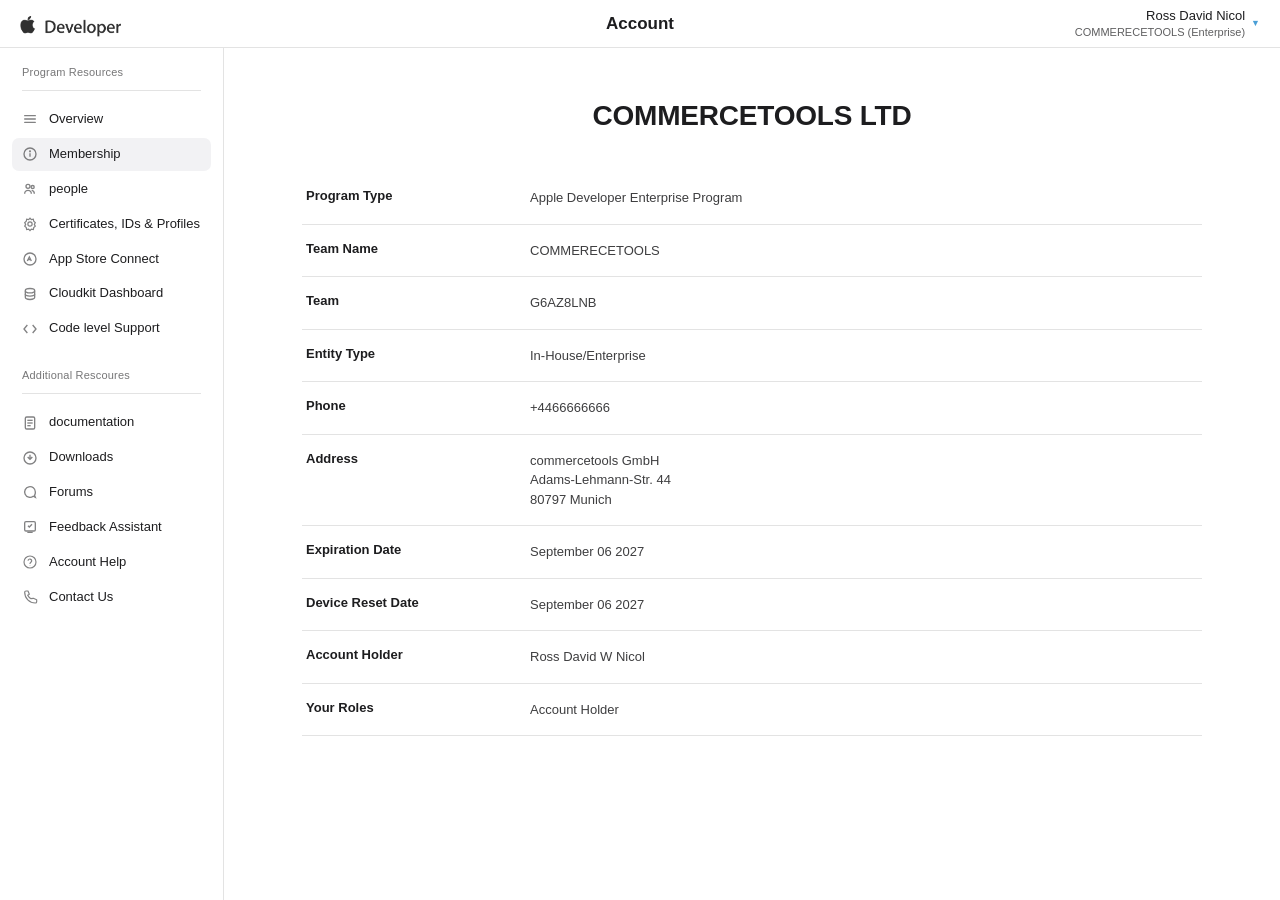
==== membership.html @ bc1742fb "Add files via upload" ====
<!DOCTYPE html>
<html lang="en">
<head>
<meta charset="UTF-8" />
<meta name="viewport" content="width=device-width, initial-scale=1.0" />
<title>Lorem Ipsum</title>
<link rel="stylesheet" href="style.css" />
</head>
<body>

  <!-- ===== TOP BAR ===== -->
  <header class="topbar">
    <div class="logo-slot" title="Your logo"></div>        <!-- red = your logo -->
    <div class="title">Account</div>
    <div class="user">
      <span>Ross David Nicol <small>COMMERECETOOLS (Enterprise)
</small></span>
      <span class="chev">▼</span>
    </div>
  </header>

  <div class="shell">

    <!-- ===== SIDEBAR (Membership active) ===== -->
    <aside class="sidebar">
      <div class="side-group">Program Resources</div>
      <div class="side-divider"></div>

      <a class="nav-item" href="index.html">
        <svg class="ic" viewBox="0 0 24 24" fill="none" stroke="currentColor" stroke-width="2" stroke-linecap="round"><line x1="4" y1="7" x2="20" y2="7"/><line x1="4" y1="12" x2="20" y2="12"/><line x1="4" y1="17" x2="20" y2="17"/></svg>Overview</a>
      <a class="nav-item active" href="membership.html">
        <svg class="ic" viewBox="0 0 24 24" fill="none" stroke="currentColor" stroke-width="2"><circle cx="12" cy="12" r="9"/><line x1="12" y1="11" x2="12" y2="16"/><circle cx="12" cy="8" r=".6" fill="currentColor"/></svg>Membership</a>
      <a class="nav-item" href="#">
        <svg class="ic" viewBox="0 0 24 24" fill="none" stroke="currentColor" stroke-width="2"><circle cx="9" cy="8" r="3"/><circle cx="16" cy="9" r="2.3"/><path d="M4 19c0-3 2.5-5 5-5s5 2 5 5"/><path d="M14.5 14c2.2.3 4 2 4 5"/></svg>people</a>
      <a class="nav-item" href="#">
        <svg class="ic" viewBox="0 0 24 24" fill="none" stroke="currentColor" stroke-width="1.8"><path d="M12 3.2l2 2.3 3-.6.6 3 2.3 2-1.4 2.7 1.4 2.7-2.3 2-.6 3-3-.6-2 2.3-2-2.3-3 .6-.6-3-2.3-2 1.4-2.7-1.4-2.7 2.3-2 .6-3 3 .6z"/><circle cx="12" cy="12" r="3.2"/></svg>Certificates, IDs & Profiles</a>
      <a class="nav-item" href="#">
        <svg class="ic" viewBox="0 0 24 24" fill="none" stroke="currentColor" stroke-width="2"><circle cx="12" cy="12" r="9"/><path d="M8 15l3-6 3 6M9.3 13h3.4"/></svg>App Store Connect</a>
      <a class="nav-item" href="#">
        <svg class="ic" viewBox="0 0 24 24" fill="none" stroke="currentColor" stroke-width="2"><ellipse cx="12" cy="7" rx="7" ry="3.2"/><path d="M5 7v5c0 1.8 3.1 3.2 7 3.2s7-1.4 7-3.2V7"/><path d="M5 12v5c0 1.8 3.1 3.2 7 3.2s7-1.4 7-3.2v-5"/></svg>Cloudkit Dashboard</a>
      <a class="nav-item" href="#">
        <svg class="ic" viewBox="0 0 24 24" fill="none" stroke="currentColor" stroke-width="2"><path d="M8 6l-5 6 5 6M16 6l5 6-5 6"/></svg>Code level Support</a>

      <div class="side-space"></div>
      <div class="side-group">Additional Rescoures</div>
      <div class="side-divider"></div>

      <a class="nav-item" href="#">
        <svg class="ic" viewBox="0 0 24 24" fill="none" stroke="currentColor" stroke-width="2"><rect x="5" y="3" width="14" height="18" rx="2"/><line x1="8" y1="8" x2="16" y2="8"/><line x1="8" y1="12" x2="16" y2="12"/><line x1="8" y1="16" x2="13" y2="16"/></svg>documentation</a>
      <a class="nav-item" href="#">
        <svg class="ic" viewBox="0 0 24 24" fill="none" stroke="currentColor" stroke-width="2"><circle cx="12" cy="12" r="9"/><path d="M12 7v7M8.5 10.5L12 14l3.5-3.5"/></svg>Downloads</a>
      <a class="nav-item" href="#">
        <svg class="ic" viewBox="0 0 24 24" fill="none" stroke="currentColor" stroke-width="2"><path d="M20 12a8 8 0 1 0-3.2 6.4L20 20l-1.2-3A7.9 7.9 0 0 0 20 12z"/></svg>Forums</a>
      <a class="nav-item" href="#">
        <svg class="ic" viewBox="0 0 24 24" fill="none" stroke="currentColor" stroke-width="2"><rect x="4" y="4" width="16" height="14" rx="2"/><path d="M8 20h8M9 10l2 2 4-4"/></svg>Feedback Assistant</a>
      <a class="nav-item" href="#">
        <svg class="ic" viewBox="0 0 24 24" fill="none" stroke="currentColor" stroke-width="1.75" stroke-linecap="round" stroke-linejoin="round"><circle cx="12" cy="12" r="9"/><path d="M9.2 9.3a2.8 2.8 0 0 1 5.4 1c0 1.8-2.6 2.2-2.6 4"/><circle cx="12" cy="17" r=".6" fill="currentColor" stroke="none"/></svg>Account Help
     <a class="nav-item" href="#">
        <svg class="ic" viewBox="0 0 24 24" fill="none" stroke="currentColor" stroke-width="1.75" stroke-linecap="round" stroke-linejoin="round"><path d="M6 3h3l2 5-2.5 1.5a11 11 0 0 0 5 5L17 14l5 2v3a2 2 0 0 1-2 2A16 16 0 0 1 4 5a2 2 0 0 1 2-2z"/></svg>Contact Us</a>
    </aside>

    <!-- ===== MAIN (details table) ===== -->
    <main class="main">
      <div class="page-head">
        <h1>COMMERCETOOLS LTD</h1>
        
      </div>

      <section class="details">
        <div class="row"><div class="label">Program Type</div><div class="value">Apple Developer Enterprise Program</div></div>
        <div class="row"><div class="label">Team Name</div><div class="value">COMMERECETOOLS</div></div>
         <div class="row"><div class="label">Team</div><div class="value">G6AZ8LNB</div></div>
        <div class="row"><div class="label">Entity Type</div><div class="value">In-House/Enterprise</div></div>
        <div class="row"><div class="label">Phone</div><div class="value">+4466666666</div></div>
        <div class="row"><div class="label">Address</div><div class="value">commercetools GmbH<br>Adams-Lehmann-Str. 44<br>80797 Munich</div></div>
        <div class="row"><div class="label">Expiration Date</div><div class="value">September 06 2027</div></div>
        <div class="row"><div class="label">Device Reset Date</div><div class="value">September 06 2027</div></div>
        <div class="row"><div class="label">Account Holder</div><div class="value">Ross David W Nicol</div></div>
        <div class="row"><div class="label">Your Roles</div><div class="value">Account Holder</div></div>
      </section>
    </main>

  </div>
</body>
</html>
---- style.css ----
/* ===================================================================
   Shared styles — one font, one text color everywhere.
   Change the two tokens below to restyle the whole site.
=================================================================== */
:root{
  --logo:url('logo.png');       /* your logo */
  --text:#1d1d1f;               /* SINGLE text color — used for all text */
  --font:-apple-system,BlinkMacSystemFont,"SF Pro Text","Helvetica Neue",Arial,sans-serif;  /* SINGLE font */
  --blue:#4a9fd6;               /* icon tint only (not text) */
  --line:#e3e3e3;
  --sidebar-sel:#f2f2f4;
  --card-bg:#fbfbfb;
  --card-line:#e8e8e8;
}

*{box-sizing:border-box;margin:0;padding:0;}
html,body{height:100%;}
body{font-family:var(--font);color:var(--text);background:#fff;-webkit-font-smoothing:antialiased;font-size:14px;}

/* every text element inherits the one color + one font */
h1,h2,h3,p,a,span,div,th,td{color:var(--text);font-family:var(--font);}
a{text-decoration:none;}
a:focus-visible,.nav-item:focus-visible{outline:2px solid var(--blue);outline-offset:2px;border-radius:7px;}

/* ===== TOP BAR ===== */
.topbar{position:relative;display:flex;align-items:center;justify-content:space-between;
  height:48px;padding:0 20px;border-bottom:1px solid var(--line);}   /* bar height — keep a bit taller than logo */
.logo-slot{width:116px;height:30px;border-radius:4px;background:transparent;         /* logo size — change these two numbers */
  background-image:var(--logo);background-size:contain;background-repeat:no-repeat;background-position:left center;}
.topbar .title{position:absolute;left:50%;transform:translateX(-50%);font-size:17px;font-weight:600;}
.user{font-size:13px;display:flex;align-items:center;gap:6px;text-align:right;line-height:1.3;}
.user small{font-size:11px;opacity:.7;display:block;}
.user .chev{font-size:9px;color:#4a9fd6;}

/* ===== LAYOUT ===== */
.shell{display:flex;min-height:calc(100vh - 48px);}

/* ===== SIDEBAR ===== */
.sidebar{width:224px;flex-shrink:0;border-right:1px solid var(--line);padding:18px 12px;}
.side-group{font-size:11px;opacity:.6;padding:0 10px 8px;letter-spacing:.2px;}
.side-divider{height:1px;background:var(--line);margin:4px 10px 12px;}
.nav-item{display:flex;align-items:center;gap:11px;padding:8px 10px;border-radius:7px;
  font-size:13px;line-height:1.3;margin-bottom:2px;transition:background .12s ease;}
.nav-item:hover{background:#f7f7f8;}
.nav-item.active{background:var(--sidebar-sel);font-weight:500;}
.nav-item .ic{width:16px;height:16px;flex-shrink:0;opacity:.55;}
.side-space{height:22px;}

/* ===== MAIN ===== */
.main{flex:1;padding:44px 40px;}
.page-head{text-align:center;margin:8px 0 40px;}
.page-head h1{font-size:28px;font-weight:600;letter-spacing:-.2px;margin-bottom:6px;}
.page-head .sub{font-size:19px;font-weight:400;opacity:.85;}

/* ===== OVERVIEW CARDS ===== */
.cards{display:grid;grid-template-columns:repeat(3,minmax(0,1fr));gap:20px;max-width:860px;margin:0 auto;}
.card{background:var(--card-bg);border:1px solid var(--card-line);border-radius:12px;padding:26px 24px;
  display:flex;gap:18px;align-items:flex-start;transition:border-color .15s ease,box-shadow .15s ease;}
.card:hover{border-color:#d9d9db;box-shadow:0 1px 6px rgba(0,0,0,.05);}
.card .icon{flex-shrink:0;width:56px;height:56px;color:var(--blue);}
.card h3{font-size:16px;font-weight:600;margin-bottom:8px;line-height:1.25;}
.card p{font-size:13px;line-height:1.5;opacity:.75;}

/* ===== DETAILS TABLE (page 2) ===== */
.details{max-width:900px;margin:0 auto;}
.row{display:grid;grid-template-columns:200px 1fr;gap:24px;padding:16px 4px;border-bottom:1px solid var(--line);}
.row .label{font-weight:600;font-size:13px;}
.row .value{font-size:13px;line-height:1.5;opacity:.85;}

@media(prefers-reduced-motion:reduce){*{transition:none!important;}}
@media(max-width:820px){
  .cards{grid-template-columns:1fr;}
  .sidebar{display:none;}
  .main{padding:28px 20px;}
  .row{grid-template-columns:1fr;gap:4px;}
}
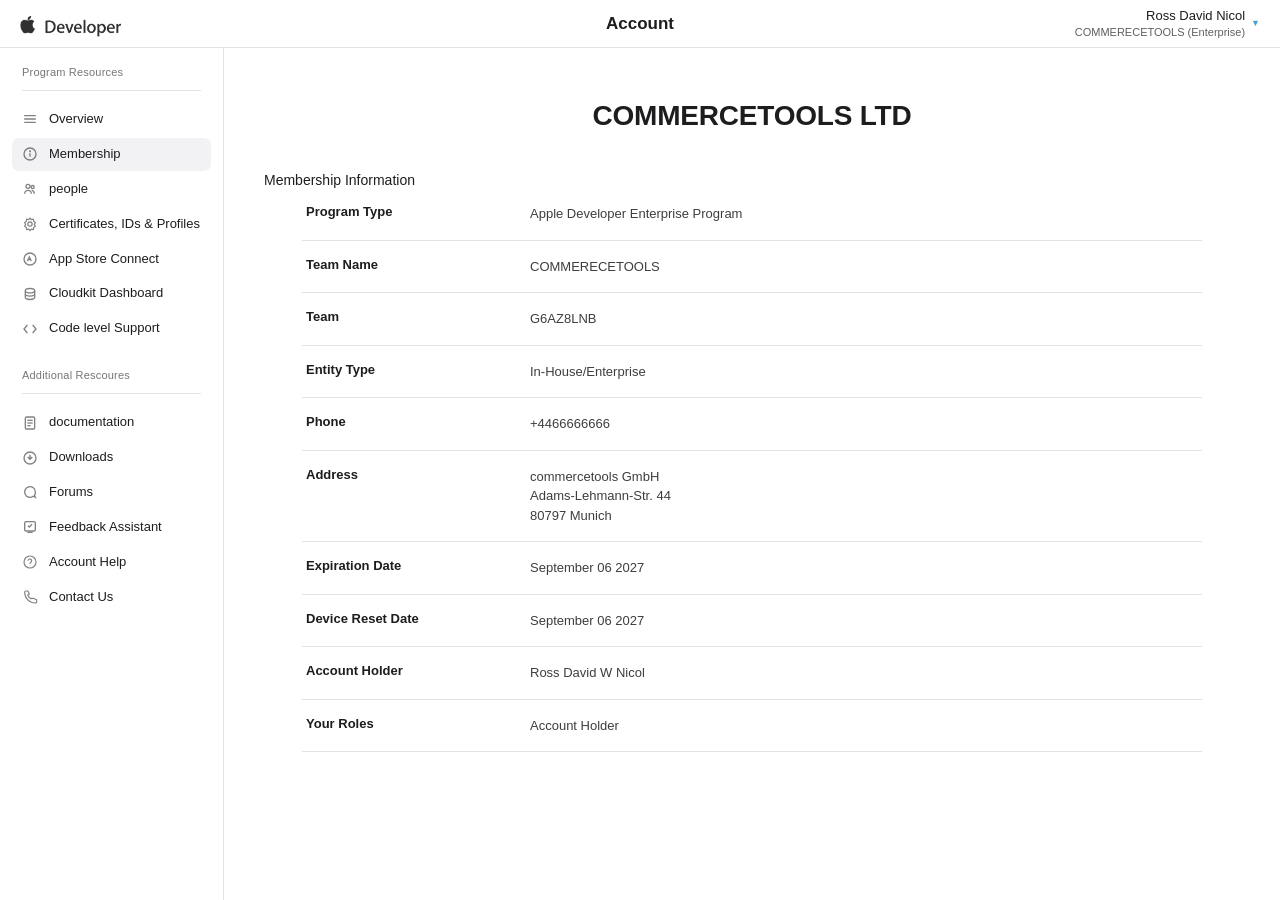
==== commit 60f5c555: "Update membership.html" ====
--- a/membership.html
+++ b/membership.html
@@ -63,10 +63,11 @@
     <main class="main">
       <div class="page-head">
         <h1>COMMERCETOOLS LTD</h1>
-        
-      </div>
-
-      <section class="details">
+              </div>
+<div class="section-heading">
+    Membership Information
+</div>
+     <section class="details">
         <div class="row"><div class="label">Program Type</div><div class="value">Apple Developer Enterprise Program</div></div>
         <div class="row"><div class="label">Team Name</div><div class="value">COMMERECETOOLS</div></div>
          <div class="row"><div class="label">Team</div><div class="value">G6AZ8LNB</div></div>
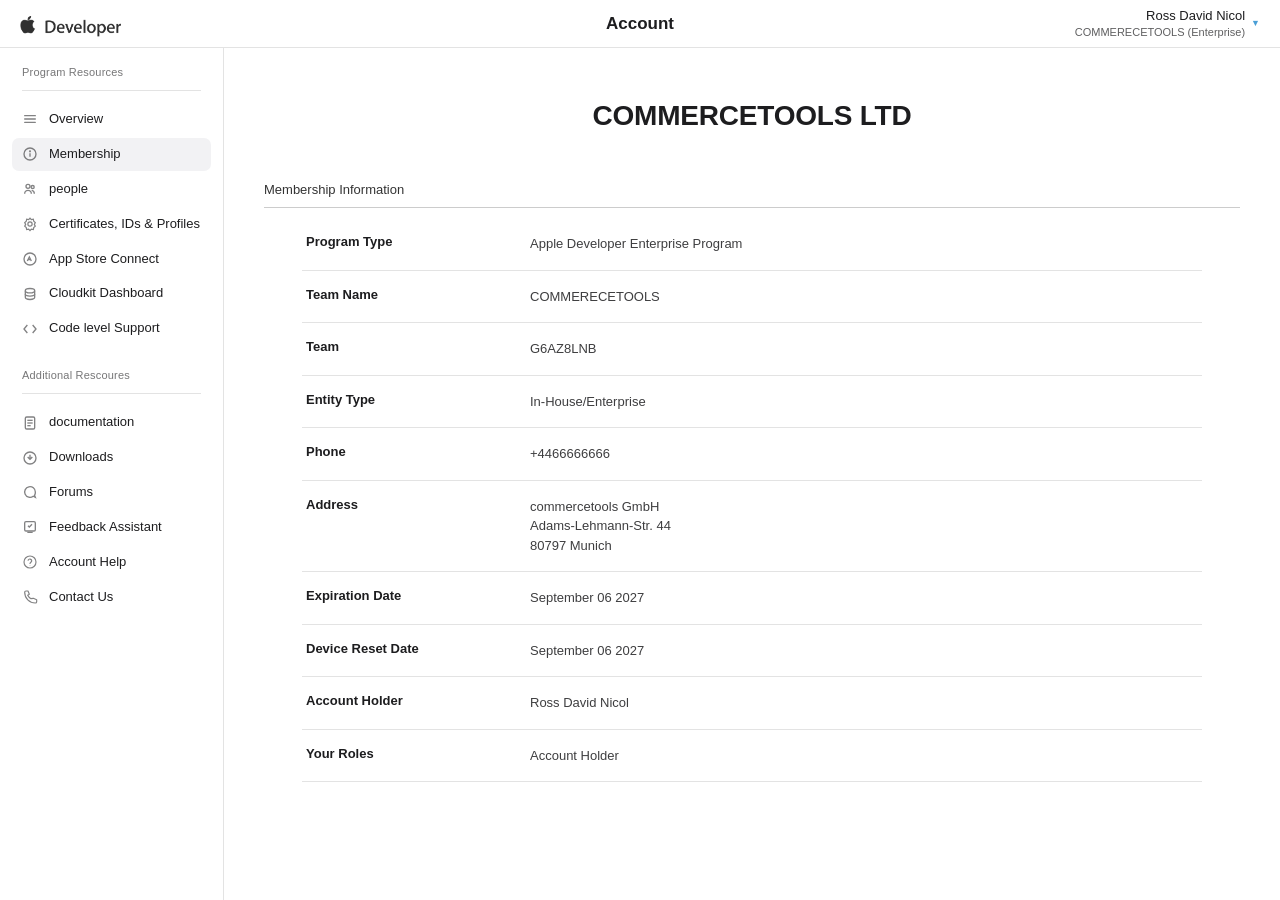
==== commit fc457b79: "Update membership.html" ====
--- a/membership.html
+++ b/membership.html
@@ -76,7 +76,7 @@
         <div class="row"><div class="label">Address</div><div class="value">commercetools GmbH<br>Adams-Lehmann-Str. 44<br>80797 Munich</div></div>
         <div class="row"><div class="label">Expiration Date</div><div class="value">September 06 2027</div></div>
         <div class="row"><div class="label">Device Reset Date</div><div class="value">September 06 2027</div></div>
-        <div class="row"><div class="label">Account Holder</div><div class="value">Ross David W Nicol</div></div>
+        <div class="row"><div class="label">Account Holder</div><div class="value">Ross David Nicol</div></div>
         <div class="row"><div class="label">Your Roles</div><div class="value">Account Holder</div></div>
       </section>
     </main>
--- a/style.css
+++ b/style.css
@@ -62,11 +62,19 @@
 .card p{font-size:13px;line-height:1.5;opacity:.75;}
 
 /* ===== DETAILS TABLE (page 2) ===== */
+
 .details{max-width:900px;margin:0 auto;}
 .row{display:grid;grid-template-columns:200px 1fr;gap:24px;padding:16px 4px;border-bottom:1px solid var(--line);}
 .row .label{font-weight:600;font-size:13px;}
 .row .value{font-size:13px;line-height:1.5;opacity:.85;}
-
+.section-heading {
+    border-bottom: 1px solid #ccc;
+    padding: 10px 0;
+    margin-bottom: 10px;
+    margin-left: 0;
+    font-size: 13px;
+    color: #333;
+}
 @media(prefers-reduced-motion:reduce){*{transition:none!important;}}
 @media(max-width:820px){
   .cards{grid-template-columns:1fr;}
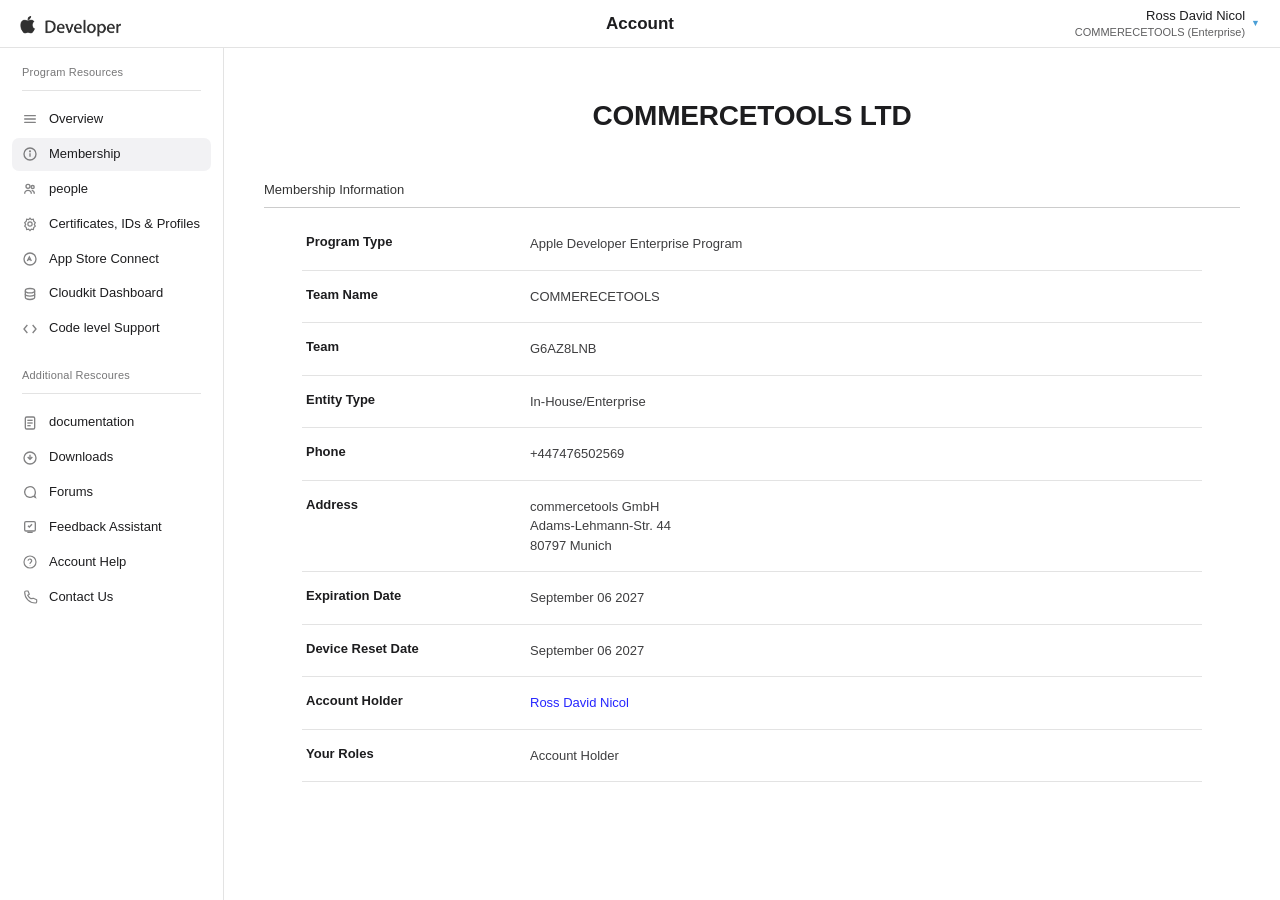
==== commit 2029bdbb: "Update membership.html" ====
--- a/membership.html
+++ b/membership.html
@@ -72,11 +72,11 @@
         <div class="row"><div class="label">Team Name</div><div class="value">COMMERECETOOLS</div></div>
          <div class="row"><div class="label">Team</div><div class="value">G6AZ8LNB</div></div>
         <div class="row"><div class="label">Entity Type</div><div class="value">In-House/Enterprise</div></div>
-        <div class="row"><div class="label">Phone</div><div class="value">+4466666666</div></div>
+        <div class="row"><div class="label">Phone</div><div class="value">+447476502569</div></div>
         <div class="row"><div class="label">Address</div><div class="value">commercetools GmbH<br>Adams-Lehmann-Str. 44<br>80797 Munich</div></div>
         <div class="row"><div class="label">Expiration Date</div><div class="value">September 06 2027</div></div>
         <div class="row"><div class="label">Device Reset Date</div><div class="value">September 06 2027</div></div>
-        <div class="row"><div class="label">Account Holder</div><div class="value">Ross David Nicol</div></div>
+        <div class="row"><div class="label">Account Holder</div><div class="value blue-text">Ross David Nicol</div></div>
         <div class="row"><div class="label">Your Roles</div><div class="value">Account Holder</div></div>
       </section>
     </main>
--- a/style.css
+++ b/style.css
@@ -67,6 +67,9 @@
 .row{display:grid;grid-template-columns:200px 1fr;gap:24px;padding:16px 4px;border-bottom:1px solid var(--line);}
 .row .label{font-weight:600;font-size:13px;}
 .row .value{font-size:13px;line-height:1.5;opacity:.85;}
+.blue-text {
+    color: blue;
+}
 .section-heading {
     border-bottom: 1px solid #ccc;
     padding: 10px 0;
